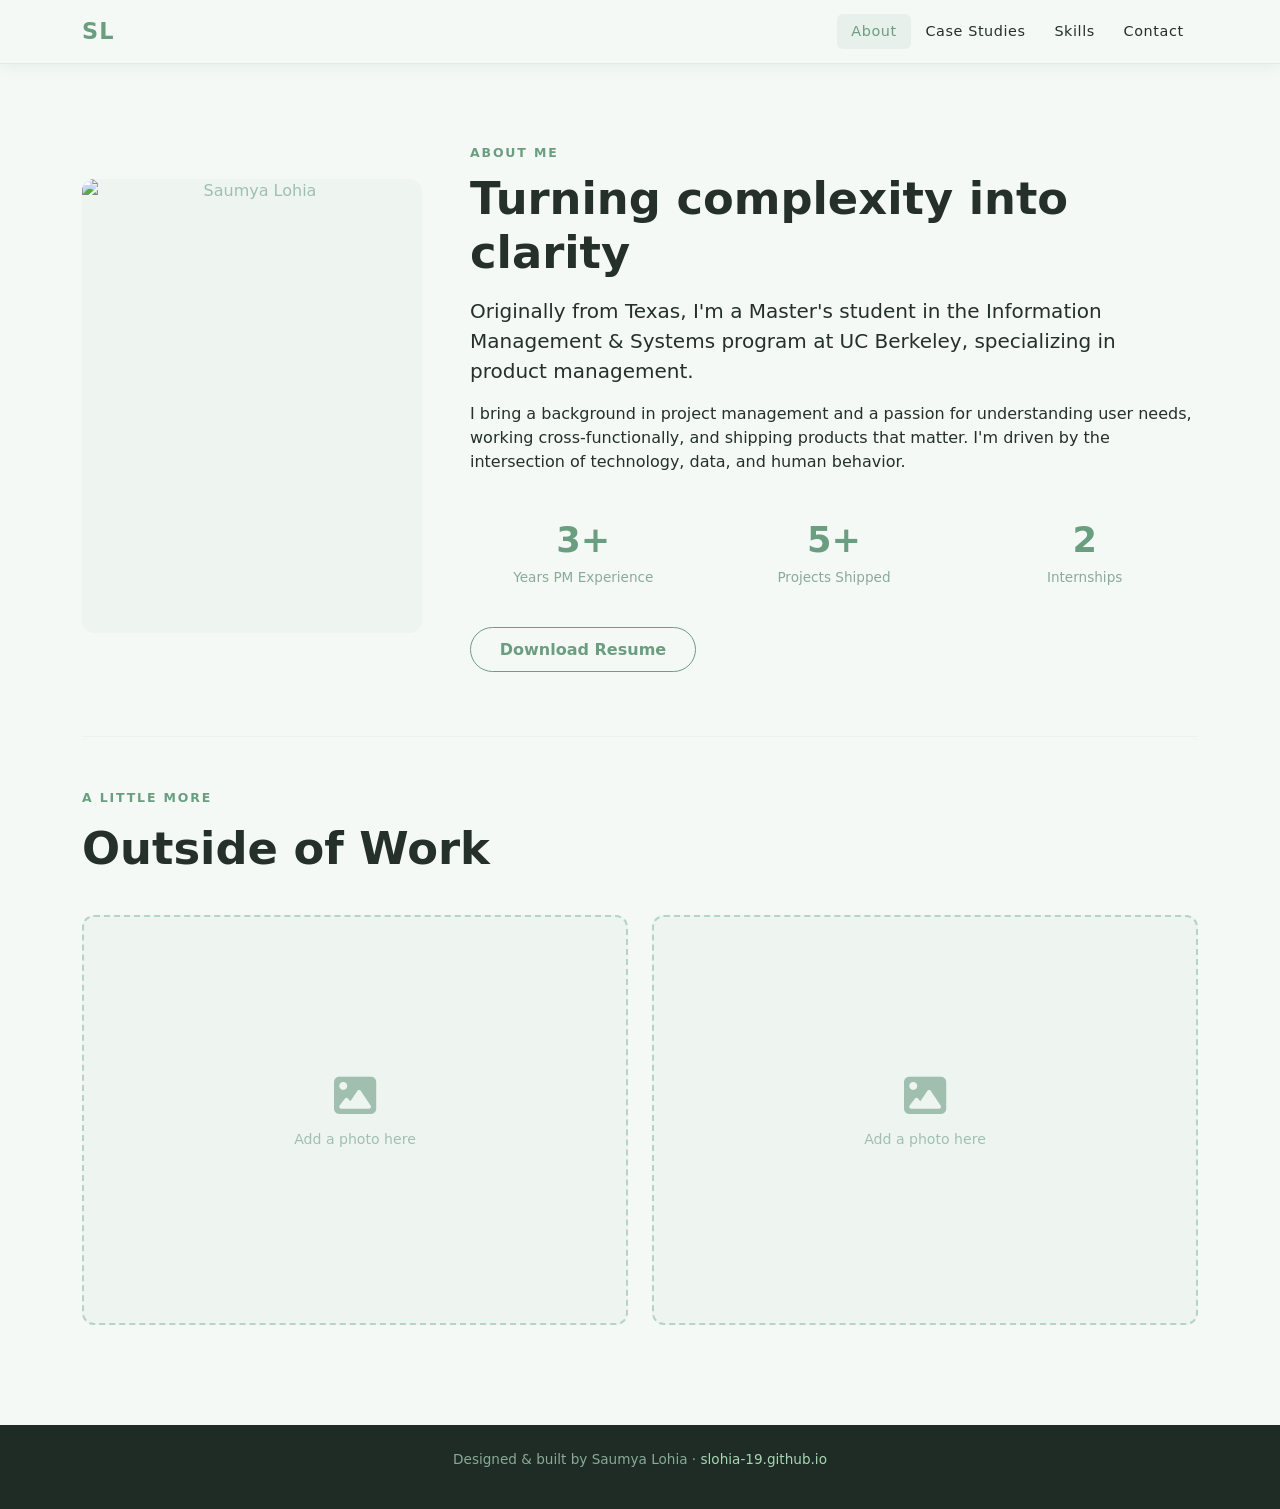
==== about.html @ edd53e6c "General updates" ====
<!DOCTYPE html>
<html lang="en">
<head>
  <meta charset="UTF-8" />
  <meta name="viewport" content="width=device-width, initial-scale=1.0" />
  <title>About — Saumya Lohia</title>
  <link rel="stylesheet" href="https://cdn.jsdelivr.net/npm/bootstrap@5.3.0/dist/css/bootstrap.min.css" />
  <link rel="stylesheet" href="https://cdnjs.cloudflare.com/ajax/libs/font-awesome/6.4.0/css/all.min.css" />
  <link rel="stylesheet" href="portfolio.css" />
</head>
<body>

  <!-- ─── Navigation ─────────────────────────────────────────── -->
  <nav class="navbar navbar-expand-lg navbar-dark fixed-top scrolled" id="mainNav">
    <div class="container">
      <a class="navbar-brand fw-bold" href="index.html">SL</a>
      <button class="navbar-toggler" type="button" data-bs-toggle="collapse" data-bs-target="#navMenu">
        <span class="navbar-toggler-icon"></span>
      </button>
      <div class="collapse navbar-collapse" id="navMenu">
        <ul class="navbar-nav ms-auto">
          <li class="nav-item"><a class="nav-link active" href="about.html">About</a></li>
          <li class="nav-item"><a class="nav-link" href="index.html#case-studies">Case Studies</a></li>
          <li class="nav-item"><a class="nav-link" href="index.html#skills">Skills</a></li>
          <li class="nav-item"><a class="nav-link" href="index.html#contact">Contact</a></li>
        </ul>
      </div>
    </div>
  </nav>

  <!-- ─── About ──────────────────────────────────────────────── -->
  <section id="about" class="section-light" style="padding-top: 140px;">
    <div class="container">
      <div class="row align-items-center g-5">
        <div class="col-lg-4 text-center">
          <img src="photo.jpg" alt="Saumya Lohia" class="avatar-placeholder" style="object-fit: cover;" />
        </div>
        <div class="col-lg-8">
          <span class="section-label">About Me</span>
          <h2 class="section-title">Turning complexity into clarity</h2>
          <p class="lead">Originally from Texas, I'm a Master's student in the Information Management &amp; Systems program at UC Berkeley, specializing in product management.</p>
          <p>I bring a background in project management and a passion for understanding user needs, working cross-functionally, and shipping products that matter. I'm driven by the intersection of technology, data, and human behavior.</p>
          <div class="about-facts row mt-4">
            <div class="col-sm-4 fact">
              <div class="fact-number">3+</div>
              <div class="fact-label">Years PM Experience</div>
            </div>
            <div class="col-sm-4 fact">
              <div class="fact-number">5+</div>
              <div class="fact-label">Projects Shipped</div>
            </div>
            <div class="col-sm-4 fact">
              <div class="fact-number">2</div>
              <div class="fact-label">Internships</div>
            </div>
          </div>
          <a href="#" class="btn btn-outline-primary mt-4">Download Resume</a>
        </div>
      </div>

      <hr class="about-divider" />

      <!-- ─── Photos ────────────────────────────────────────────── -->
      <span class="section-label">A Little More</span>
      <h2 class="section-title mt-1">Outside of Work</h2>
      <div class="row g-4 mt-2">
        <div class="col-md-6">
          <div class="photo-placeholder">
            <i class="fas fa-image fa-3x"></i>
            <p>Add a photo here</p>
          </div>
        </div>
        <div class="col-md-6">
          <div class="photo-placeholder">
            <i class="fas fa-image fa-3x"></i>
            <p>Add a photo here</p>
          </div>
        </div>
      </div>
    </div>
  </section>

  <!-- ─── Footer ─────────────────────────────────────────────── -->
  <footer>
    <p>Designed &amp; built by Saumya Lohia · <a href="https://slohia-19.github.io">slohia-19.github.io</a></p>
  </footer>

  <script src="https://cdn.jsdelivr.net/npm/bootstrap@5.3.0/dist/js/bootstrap.bundle.min.js"></script>
</body>
</html>
---- portfolio.css ----
/* ── Variables ─────────────────────────────────────────────── */
:root {
  --accent:     #6b9e80;
  --accent-dark:#568470;
  --dark:       #2c3d35;
  --dark-card:  #374f44;
  --light:      #f5f9f6;
  --light-card: #ffffff;
  --text-dark:  #e8f2ec;
  --text-light: #243029;
  --muted:      #8aaa97;
  --radius:     12px;
  --transition: 0.3s ease;
}

/* ── Reset / Base ──────────────────────────────────────────── */
*, *::before, *::after { box-sizing: border-box; margin: 0; padding: 0; }
html { scroll-behavior: smooth; }
body { font-family: 'Segoe UI', system-ui, sans-serif; color: var(--text-light); background: var(--light); }
a { color: inherit; text-decoration: none; }

/* ── Navbar ────────────────────────────────────────────────── */
#mainNav {
  background: rgba(245,249,246,0.85);
  padding: 1.2rem 0;
  backdrop-filter: blur(10px);
  border-bottom: 1px solid rgba(107,158,128,0.15);
  transition: background var(--transition), padding var(--transition), box-shadow var(--transition);
}
#mainNav.scrolled {
  background: rgba(245,249,246,0.97);
  padding: 0.6rem 0;
  box-shadow: 0 2px 16px rgba(107,158,128,0.12);
}
#mainNav .navbar-brand { font-size: 1.4rem; color: var(--accent); letter-spacing: 0.05em; }
#mainNav .nav-link {
  color: var(--text-light) !important;
  font-size: 0.9rem;
  font-weight: 500;
  letter-spacing: 0.04em;
  padding: 0.4rem 0.9rem !important;
  border-radius: 6px;
  transition: color var(--transition), background var(--transition);
}
#mainNav .nav-link:hover,
#mainNav .nav-link.active {
  color: var(--accent) !important;
  background: rgba(107,158,128,0.1);
}

/* ── Hero shared ───────────────────────────────────────────── */
.hero-eyebrow {
  font-size: 0.9rem;
  color: var(--accent);
  font-weight: 600;
  letter-spacing: 0.12em;
  text-transform: uppercase;
  margin-bottom: 0.5rem;
}
.hero-cta .btn-primary {
  background: var(--accent);
  border-color: var(--accent);
  padding: 0.75rem 2rem;
  font-weight: 600;
  border-radius: 50px;
  transition: transform var(--transition), box-shadow var(--transition);
}
.hero-cta .btn-primary:hover {
  transform: translateY(-2px);
  box-shadow: 0 8px 30px rgba(107,158,128,0.4);
}
.hero-scroll-hint {
  position: absolute;
  bottom: 2rem;
  left: 50%;
  transform: translateX(-50%);
  animation: bounce 2s infinite;
}
.hero-scroll-hint a { color: rgba(107,158,128,0.5); font-size: 1.2rem; transition: color var(--transition); }
.hero-scroll-hint a:hover { color: var(--accent); }
@keyframes bounce {
  0%, 100% { transform: translateX(-50%) translateY(0); }
  50%       { transform: translateX(-50%) translateY(8px); }
}

/* ── Hero ──────────────────────────────────────────────────── */
.hero-a {
  min-height: 100vh;
  display: flex;
  align-items: center;
  position: relative;
  background: #fff;
  overflow: hidden;
}
.hero-a-inner {
  display: flex;
  align-items: center;
  gap: 4rem;
  padding-top: 5rem;
  padding-bottom: 3rem;
}
.hero-a-text {
  flex: 1;
}
.hero-a-accent-line {
  width: 56px;
  height: 4px;
  background: var(--accent);
  border-radius: 2px;
  margin-bottom: 1.5rem;
}
.hero-a-name {
  font-size: clamp(3rem, 7vw, 6rem);
  font-weight: 800;
  color: var(--text-light);
  line-height: 1;
  margin-bottom: 1.2rem;
}
.hero-a-subtitle {
  font-size: 1.1rem;
  color: var(--accent);
  font-weight: 600;
  margin-bottom: 1rem;
}
.hero-a-desc {
  font-size: 1rem;
  color: var(--muted);
  max-width: 420px;
  line-height: 1.7;
  margin-bottom: 2rem;
}
.hero-a-photo {
  flex: 0 0 300px;
  width: 300px;
}
.hero-a-photo-placeholder {
  width: 100%;
  aspect-ratio: 3 / 4;
  border-radius: var(--radius);
  background: #eef5f1;
  border: 2px dashed #b5d4c2;
  display: flex;
  flex-direction: column;
  align-items: center;
  justify-content: center;
  color: #a0bfaf;
  gap: 0.75rem;
  font-size: 0.88rem;
}
@media (max-width: 900px) {
  .hero-a-inner { flex-direction: column-reverse; gap: 2rem; }
  .hero-a-photo { flex: 0 0 auto; width: 200px; }
}

/* ── Section Shared ────────────────────────────────────────── */
.section-light  { background: var(--light);     color: var(--text-light); padding: 100px 0; }
.section-dark   { background: var(--dark);       color: var(--text-dark);  padding: 100px 0; }
.section-contact{ background: var(--dark-card);  color: var(--text-dark);  padding: 100px 0; }

.section-label {
  display: inline-block;
  font-size: 0.78rem;
  font-weight: 700;
  letter-spacing: 0.15em;
  text-transform: uppercase;
  color: var(--accent);
  margin-bottom: 0.6rem;
}
.section-title {
  font-size: clamp(1.8rem, 4vw, 2.8rem);
  font-weight: 800;
  margin-bottom: 1rem;
  line-height: 1.2;
}
.section-desc {
  font-size: 1.05rem;
  color: var(--muted);
  max-width: 540px;
  line-height: 1.7;
}

/* ── About ─────────────────────────────────────────────────── */
.avatar-placeholder {
  width: 100%;
  aspect-ratio: 3 / 4;
  border-radius: var(--radius);
  background: #eef5f1;
  display: flex;
  flex-direction: column;
  align-items: center;
  justify-content: center;
  color: #a0bfaf;
  border: none;
}
.about-facts .fact {
  text-align: center;
  padding: 1rem;
}
.fact-number {
  font-size: 2.2rem;
  font-weight: 800;
  color: var(--accent);
}
.fact-label {
  font-size: 0.85rem;
  color: var(--muted);
  font-weight: 500;
}
.btn-outline-primary {
  border-color: var(--accent);
  color: var(--accent);
  border-radius: 50px;
  font-weight: 600;
  padding: 0.6rem 1.8rem;
  transition: background var(--transition), color var(--transition), transform var(--transition);
}
.btn-outline-primary:hover {
  background: var(--accent);
  color: #fff;
  transform: translateY(-2px);
}

/* ── Timeline ──────────────────────────────────────────────── */
.timeline { position: relative; padding-left: 2rem; margin-top: 2.5rem; }
.timeline::before {
  content: '';
  position: absolute;
  left: 0; top: 0; bottom: 0;
  width: 2px;
  background: linear-gradient(to bottom, var(--accent), transparent);
}
.timeline-item {
  position: relative;
  margin-bottom: 3rem;
  padding-left: 1.5rem;
}
.timeline-dot {
  position: absolute;
  left: -2.5rem;
  top: 0.4rem;
  width: 14px; height: 14px;
  border-radius: 50%;
  background: var(--accent);
  border: 3px solid var(--light);
  box-shadow: 0 0 0 3px rgba(77,124,95,0.25);
}
.timeline-content {
  background: #fff;
  border-radius: var(--radius);
  padding: 1.5rem 1.8rem;
  border: 1px solid #d4e6da;
  transition: border-color var(--transition), transform var(--transition);
  color: var(--text-light);
}
.timeline-content:hover {
  border-color: rgba(77,124,95,0.5);
  transform: translateX(4px);
  box-shadow: 0 8px 30px rgba(77,124,95,0.08);
}
.timeline-header { display: flex; align-items: baseline; gap: 0.75rem; flex-wrap: wrap; margin-bottom: 0.3rem; }
.timeline-header h4 { font-size: 1.1rem; font-weight: 700; color: var(--text-light); margin: 0; }
.timeline-company { color: var(--accent); font-weight: 600; font-size: 0.95rem; }
.timeline-date { font-size: 0.8rem; color: var(--muted); display: block; margin-bottom: 0.75rem; }
.timeline-content ul { padding-left: 1.2rem; color: #4a6355; line-height: 1.8; margin: 0; }
.timeline-content ul li { margin-bottom: 0.3rem; }

/* ── Case Study Cards ──────────────────────────────────────── */
.case-card {
  background: var(--dark-card);
  border-radius: var(--radius);
  padding: 2rem;
  height: 100%;
  border: 1px solid rgba(168,213,181,0.12);
  display: flex;
  flex-direction: column;
  transition: transform var(--transition), box-shadow var(--transition), border-color var(--transition);
}
.case-card:hover {
  transform: translateY(-6px);
  box-shadow: 0 20px 50px rgba(0,0,0,0.2);
  border-color: rgba(168,213,181,0.35);
}
.case-tag {
  font-size: 0.75rem;
  font-weight: 700;
  letter-spacing: 0.1em;
  text-transform: uppercase;
  color: #a8d5b5;
  margin-bottom: 0.75rem;
}
.case-card h4 { font-size: 1.15rem; font-weight: 700; color: #fff; margin-bottom: 0.75rem; }
.case-card p  { font-size: 0.92rem; color: rgba(255,255,255,0.65); line-height: 1.7; flex: 1; }
.case-metrics {
  display: flex;
  gap: 1.2rem;
  margin: 1.2rem 0 1rem;
  padding: 0.8rem 1rem;
  background: rgba(107,158,128,0.15);
  border-radius: 8px;
  font-size: 0.88rem;
  color: rgba(255,255,255,0.65);
}
.case-metrics strong { color: #a8d5b5; }
.case-link {
  font-weight: 700;
  font-size: 0.9rem;
  color: #a8d5b5;
  transition: color var(--transition);
}
.case-link:hover { color: #fff; }

/* ── Skill Cards ───────────────────────────────────────────── */
.skill-card {
  background: var(--dark-card);
  border-radius: var(--radius);
  padding: 2rem 1.5rem;
  text-align: center;
  border: 1px solid rgba(168,213,181,0.15);
  transition: border-color var(--transition), transform var(--transition);
}
.skill-card:hover {
  border-color: rgba(168,213,181,0.4);
  transform: translateY(-4px);
}
.skill-icon {
  font-size: 2rem;
  color: #a8d5b5;
  margin-bottom: 1rem;
}
.skill-card h5 { font-size: 1rem; font-weight: 700; color: #fff; margin-bottom: 0.6rem; }
.skill-card p  { font-size: 0.85rem; color: #8ab89a; line-height: 1.6; margin: 0; }

/* ── Photo placeholder ─────────────────────────────────────── */
.photo-placeholder {
  width: 100%;
  aspect-ratio: 4 / 3;
  border-radius: var(--radius);
  background: #eef5f1;
  border: 2px dashed #b5d4c2;
  display: flex;
  flex-direction: column;
  align-items: center;
  justify-content: center;
  color: #a0bfaf;
  gap: 0.75rem;
  font-size: 0.88rem;
}

/* ── About divider ─────────────────────────────────────────── */
.about-divider {
  border-color: rgba(77,124,95,0.2);
  margin: 4rem 0 3rem;
}

/* ── Education ─────────────────────────────────────────────── */
.edu-card {
  display: flex;
  gap: 1.2rem;
  align-items: flex-start;
  background: #fff;
  border-radius: var(--radius);
  padding: 1.8rem;
  border: 1px solid #d4e6da;
  height: 100%;
  transition: transform var(--transition), box-shadow var(--transition);
}
.edu-card:hover { transform: translateY(-4px); box-shadow: 0 12px 40px rgba(77,124,95,0.1); }
.edu-icon {
  width: 48px; height: 48px;
  min-width: 48px;
  border-radius: 10px;
  background: rgba(77,124,95,0.1);
  display: flex; align-items: center; justify-content: center;
  color: var(--accent);
  font-size: 1.3rem;
}
.edu-card h5    { font-size: 1rem; font-weight: 700; color: var(--text-light); margin-bottom: 0.3rem; }
.edu-school     { color: var(--accent); font-weight: 600; font-size: 0.9rem; margin-bottom: 0.2rem; }
.edu-date       { font-size: 0.8rem; color: var(--muted); margin-bottom: 0.5rem; }
.edu-detail     { font-size: 0.85rem; color: #5a7a68; line-height: 1.6; margin: 0; }

/* ── Contact (slim) ────────────────────────────────────────── */
.section-contact-slim {
  background: var(--dark);
  padding: 2.5rem 0;
}
.contact-slim-inner {
  display: flex;
  align-items: center;
  justify-content: space-between;
  flex-wrap: wrap;
  gap: 1.5rem;
}
.contact-slim-label {
  font-size: 0.75rem;
  font-weight: 700;
  letter-spacing: 0.12em;
  text-transform: uppercase;
  color: #a8d5b5;
  margin-bottom: 0.25rem;
}
.contact-slim-text {
  font-size: 1rem;
  color: var(--text-dark);
  margin: 0;
}
.contact-slim-actions {
  display: flex;
  align-items: center;
  gap: 1rem;
}
.contact-icon {
  width: 42px; height: 42px;
  border-radius: 50%;
  background: rgba(168,213,181,0.12);
  display: flex; align-items: center; justify-content: center;
  font-size: 1.1rem;
  color: #a8d5b5;
  transition: background var(--transition), color var(--transition), transform var(--transition);
}
.contact-icon:hover {
  background: var(--accent);
  color: #fff;
  transform: translateY(-2px);
}

/* ── Contact (full — kept for other pages) ─────────────────── */
.btn-primary {
  background: var(--accent);
  border-color: var(--accent);
  padding: 0.75rem 2rem;
  font-weight: 600;
  border-radius: 50px;
  transition: transform var(--transition), box-shadow var(--transition);
}
.btn-primary:hover {
  background: var(--accent-dark);
  border-color: var(--accent-dark);
  transform: translateY(-2px);
  box-shadow: 0 8px 30px rgba(77,124,95,0.4);
}
.social-links { display: flex; justify-content: center; gap: 1.5rem; }
.social-links a {
  width: 52px; height: 52px;
  border-radius: 50%;
  background: rgba(168,213,181,0.15);
  display: flex; align-items: center; justify-content: center;
  font-size: 1.3rem;
  color: #a8d5b5;
  transition: background var(--transition), transform var(--transition);
}
.social-links a:hover {
  background: var(--accent);
  color: #fff;
  transform: translateY(-3px);
}

/* ── Footer ────────────────────────────────────────────────── */
footer {
  background: #1e2c25;
  text-align: center;
  padding: 1.5rem;
  font-size: 0.85rem;
  color: var(--muted);
}
footer a { color: #a8d5b5; }

/* ── Responsive ────────────────────────────────────────────── */
@media (max-width: 768px) {
  .section-light, .section-dark, .section-contact { padding: 70px 0; }
  .timeline { padding-left: 1.5rem; }
  .timeline-dot { left: -2rem; }
}
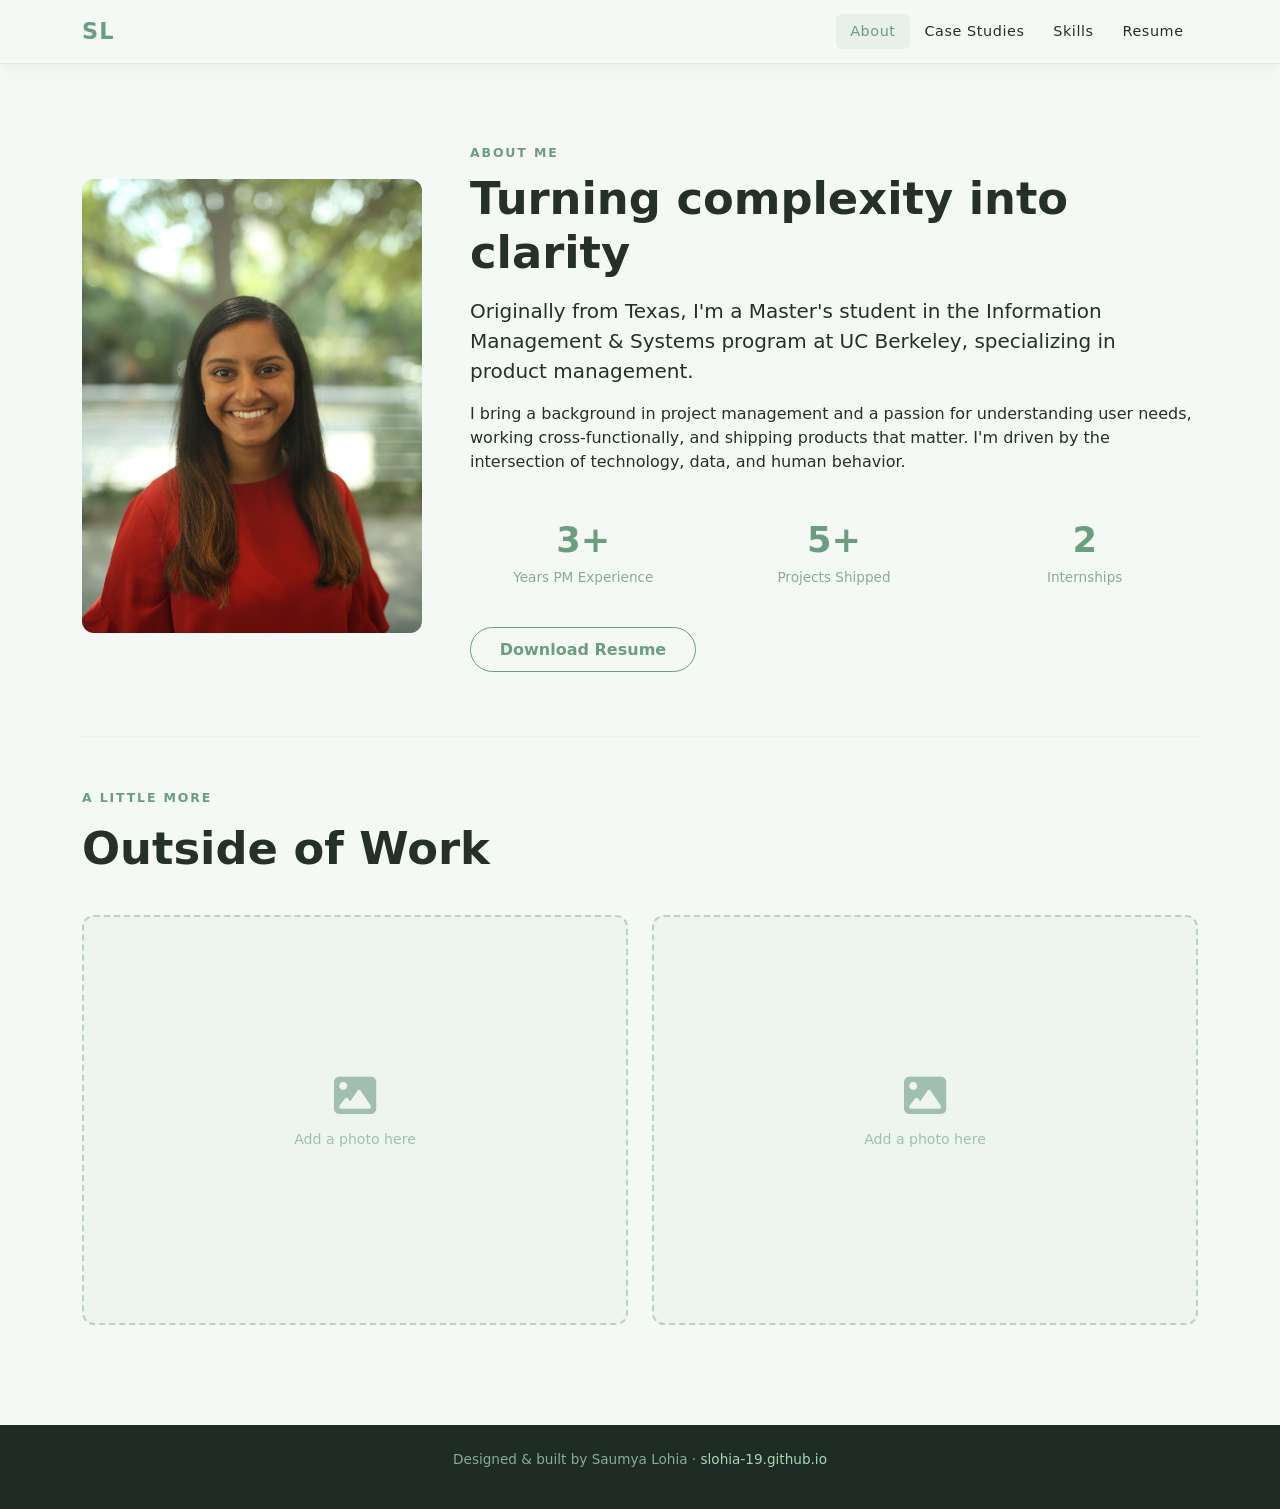
==== commit 4d155a55: "Update resume links" ====
--- a/about.html
+++ b/about.html
@@ -22,7 +22,7 @@
           <li class="nav-item"><a class="nav-link active" href="about.html">About</a></li>
           <li class="nav-item"><a class="nav-link" href="index.html#case-studies">Case Studies</a></li>
           <li class="nav-item"><a class="nav-link" href="index.html#skills">Skills</a></li>
-          <li class="nav-item"><a class="nav-link" href="index.html#contact">Contact</a></li>
+          <li class="nav-item"><a class="nav-link" href="https://drive.google.com/file/d/1GzHEar2Y93HeWIgP-y9a-6OvQQUbMp_D/view?usp=drive_link" target="_blank" rel="noopener">Resume</a></li>
         </ul>
       </div>
     </div>
@@ -54,7 +54,7 @@
               <div class="fact-label">Internships</div>
             </div>
           </div>
-          <a href="#" class="btn btn-outline-primary mt-4">Download Resume</a>
+          <a href="https://drive.google.com/file/d/1GzHEar2Y93HeWIgP-y9a-6OvQQUbMp_D/view?usp=drive_link" target="_blank" rel="noopener" class="btn btn-outline-primary mt-4">Download Resume</a>
         </div>
       </div>
 
--- a/portfolio.css
+++ b/portfolio.css
@@ -409,6 +409,20 @@
   align-items: center;
   gap: 1rem;
 }
+.btn-outline-accent {
+  border: 2px solid #a8d5b5;
+  color: #a8d5b5;
+  border-radius: 50px;
+  font-weight: 600;
+  padding: 0.6rem 1.5rem;
+  font-size: 0.95rem;
+  transition: background var(--transition), color var(--transition), transform var(--transition);
+}
+.btn-outline-accent:hover {
+  background: #a8d5b5;
+  color: var(--dark);
+  transform: translateY(-2px);
+}
 .contact-icon {
   width: 42px; height: 42px;
   border-radius: 50%;
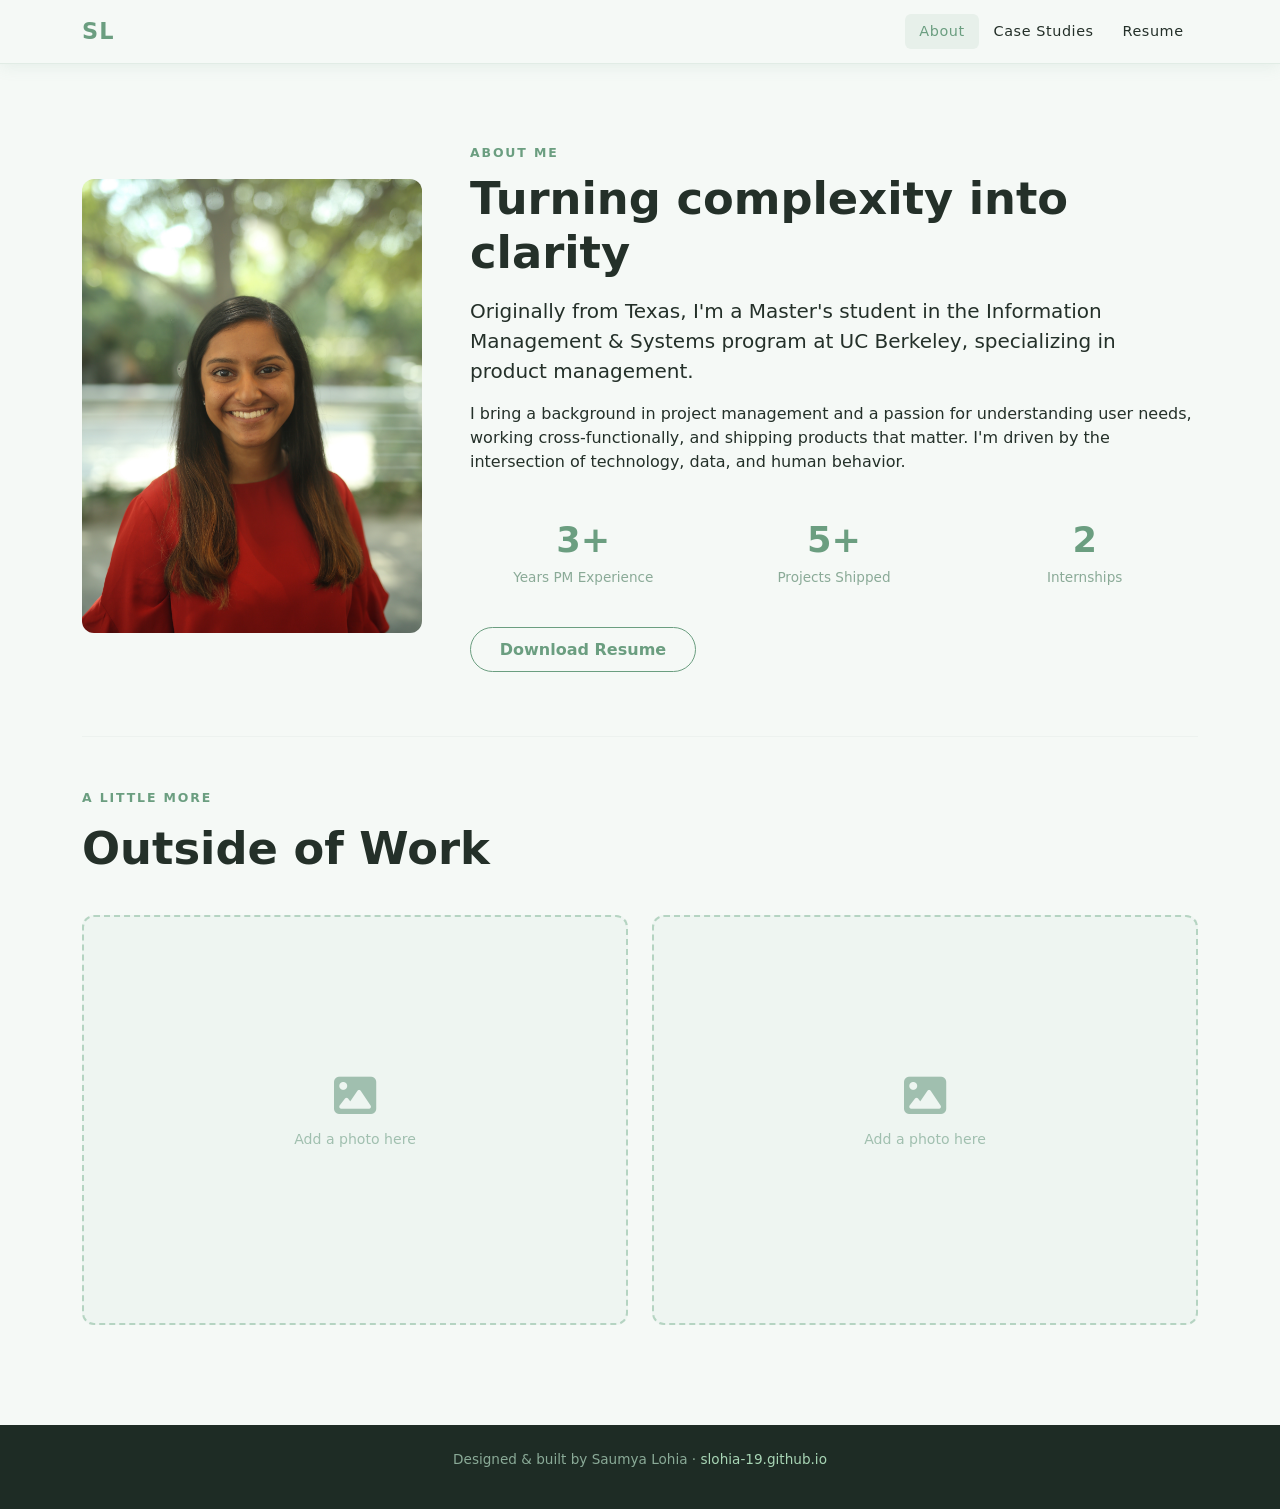
==== commit 615fa33a: "Update nav to remove skills link" ====
--- a/about.html
+++ b/about.html
@@ -21,7 +21,6 @@
         <ul class="navbar-nav ms-auto">
           <li class="nav-item"><a class="nav-link active" href="about.html">About</a></li>
           <li class="nav-item"><a class="nav-link" href="index.html#case-studies">Case Studies</a></li>
-          <li class="nav-item"><a class="nav-link" href="index.html#skills">Skills</a></li>
           <li class="nav-item"><a class="nav-link" href="https://drive.google.com/file/d/1GzHEar2Y93HeWIgP-y9a-6OvQQUbMp_D/view?usp=drive_link" target="_blank" rel="noopener">Resume</a></li>
         </ul>
       </div>
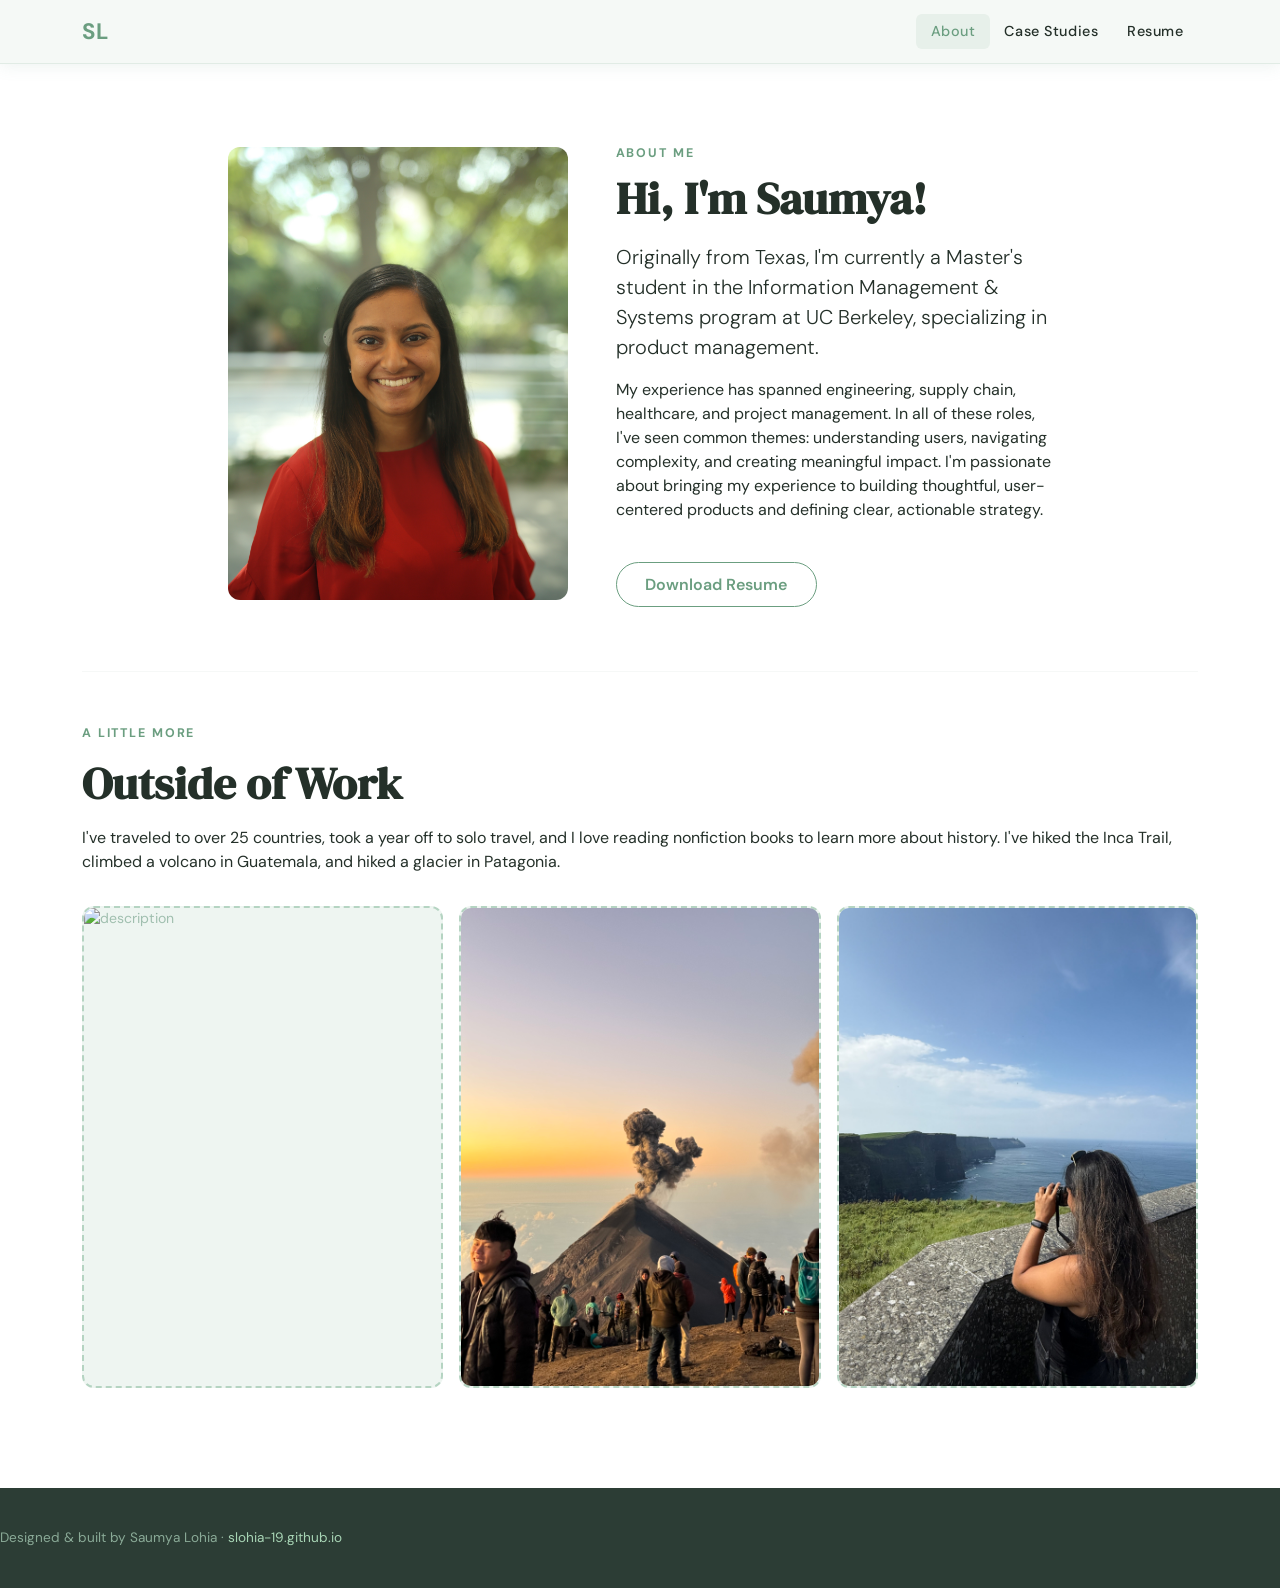
==== commit c4f872a7: "Update all pages" ====
--- a/about.html
+++ b/about.html
@@ -28,31 +28,17 @@
   </nav>
 
   <!-- ─── About ──────────────────────────────────────────────── -->
-  <section id="about" class="section-light" style="padding-top: 140px;">
+  <section id="about" class="section-light" style="padding-top: 140px; background: #fff;">
     <div class="container">
-      <div class="row align-items-center g-5">
+      <div class="row align-items-center g-5 justify-content-center">
         <div class="col-lg-4 text-center">
           <img src="photo.jpg" alt="Saumya Lohia" class="avatar-placeholder" style="object-fit: cover;" />
         </div>
-        <div class="col-lg-8">
+        <div class="col-lg-5">
           <span class="section-label">About Me</span>
-          <h2 class="section-title">Turning complexity into clarity</h2>
-          <p class="lead">Originally from Texas, I'm a Master's student in the Information Management &amp; Systems program at UC Berkeley, specializing in product management.</p>
-          <p>I bring a background in project management and a passion for understanding user needs, working cross-functionally, and shipping products that matter. I'm driven by the intersection of technology, data, and human behavior.</p>
-          <div class="about-facts row mt-4">
-            <div class="col-sm-4 fact">
-              <div class="fact-number">3+</div>
-              <div class="fact-label">Years PM Experience</div>
-            </div>
-            <div class="col-sm-4 fact">
-              <div class="fact-number">5+</div>
-              <div class="fact-label">Projects Shipped</div>
-            </div>
-            <div class="col-sm-4 fact">
-              <div class="fact-number">2</div>
-              <div class="fact-label">Internships</div>
-            </div>
-          </div>
+          <h2 class="section-title">Hi, I'm Saumya!</h2>
+          <p class="lead">Originally from Texas, I'm currently a Master's student in the Information Management &amp; Systems program at UC Berkeley, specializing in product management.</p>
+          <p>My experience has spanned engineering, supply chain, healthcare, and project management. In all of these roles, I've seen common themes: understanding users, navigating complexity, and creating meaningful impact. I'm passionate about bringing my experience to building thoughtful, user-centered products and defining clear, actionable strategy.</p>
           <a href="https://drive.google.com/file/d/1GzHEar2Y93HeWIgP-y9a-6OvQQUbMp_D/view?usp=drive_link" target="_blank" rel="noopener" class="btn btn-outline-primary mt-4">Download Resume</a>
         </div>
       </div>
@@ -62,18 +48,16 @@
       <!-- ─── Photos ────────────────────────────────────────────── -->
       <span class="section-label">A Little More</span>
       <h2 class="section-title mt-1">Outside of Work</h2>
-      <div class="row g-4 mt-2">
-        <div class="col-md-6">
-          <div class="photo-placeholder">
-            <i class="fas fa-image fa-3x"></i>
-            <p>Add a photo here</p>
-          </div>
+      <p>I've traveled to over 25 countries, took a year off to solo travel, and I love reading nonfiction books to learn more about history. I've hiked the Inca Trail, climbed a volcano in Guatemala, and hiked a glacier in Patagonia.</p>
+      <div class="row g-3 mt-2">
+        <div class="col-md-4 fade-up" style="transition-delay: 0s;">
+          <img src="argentina.jpeg" alt="description" class="photo-placeholder photo-placeholder-sm" style="object-fit: cover;" />
         </div>
-        <div class="col-md-6">
-          <div class="photo-placeholder">
-            <i class="fas fa-image fa-3x"></i>
-            <p>Add a photo here</p>
-          </div>
+        <div class="col-md-4 fade-up" style="transition-delay: 0.15s;">
+          <img src="guatemala.jpeg" alt="description" class="photo-placeholder photo-placeholder-sm" style="object-fit: cover;" />
+        </div>
+        <div class="col-md-4 fade-up" style="transition-delay: 0.3s;">
+          <img src="ireland.JPG" alt="description" class="photo-placeholder photo-placeholder-sm" style="object-fit: cover;" />
         </div>
       </div>
     </div>
@@ -85,5 +69,17 @@
   </footer>
 
   <script src="https://cdn.jsdelivr.net/npm/bootstrap@5.3.0/dist/js/bootstrap.bundle.min.js"></script>
+  <script>
+    const observer = new IntersectionObserver((entries) => {
+      entries.forEach(e => {
+        if (e.isIntersecting) {
+          e.target.classList.add('visible');
+          observer.unobserve(e.target);
+        }
+      });
+    }, { threshold: 0.15 });
+
+    document.querySelectorAll('.fade-up').forEach(el => observer.observe(el));
+  </script>
 </body>
 </html>
--- a/portfolio.css
+++ b/portfolio.css
@@ -1,3 +1,5 @@
+@import url('https://fonts.googleapis.com/css2?family=DM+Serif+Display:ital@0;1&family=DM+Sans:ital,opsz,wght@0,9..40,300;0,9..40,400;0,9..40,500;0,9..40,600;1,9..40,400&display=swap');
+
 /* ── Variables ─────────────────────────────────────────────── */
 :root {
   --accent:     #6b9e80;
@@ -16,7 +18,8 @@
 /* ── Reset / Base ──────────────────────────────────────────── */
 *, *::before, *::after { box-sizing: border-box; margin: 0; padding: 0; }
 html { scroll-behavior: smooth; }
-body { font-family: 'Segoe UI', system-ui, sans-serif; color: var(--text-light); background: var(--light); }
+body { font-family: 'DM Sans', sans-serif; color: var(--text-light); background: var(--light); }
+h1, h2, h3, h4, h5, h6 { font-family: 'DM Serif Display', serif; font-weight: 400; }
 a { color: inherit; text-decoration: none; }
 
 /* ── Navbar ────────────────────────────────────────────────── */
@@ -98,6 +101,9 @@
   gap: 4rem;
   padding-top: 5rem;
   padding-bottom: 3rem;
+  justify-content: center;
+  max-width: 960px;
+  margin: 0 auto;
 }
 .hero-a-text {
   flex: 1;
@@ -130,8 +136,8 @@
   margin-bottom: 2rem;
 }
 .hero-a-photo {
-  flex: 0 0 300px;
-  width: 300px;
+  flex: 0 0 360px;
+  width: 360px;
 }
 .hero-a-photo-placeholder {
   width: 100%;
@@ -154,6 +160,10 @@
 
 /* ── Section Shared ────────────────────────────────────────── */
 .section-light  { background: var(--light);     color: var(--text-light); padding: 100px 0; }
+.section-mid    { background: #f5f9f6; color: var(--text-light); padding: 100px 0; border-top: 4px solid #6b9e80; }
+.section-mid .section-label { color: #6b9e80; }
+.section-mid .section-title { color: var(--text-light); }
+.section-mid .section-desc  { color: #5a7a68; }
 .section-dark   { background: var(--dark);       color: var(--text-dark);  padding: 100px 0; }
 .section-contact{ background: var(--dark-card);  color: var(--text-dark);  padding: 100px 0; }
 
@@ -266,7 +276,7 @@
 
 /* ── Case Study Cards ──────────────────────────────────────── */
 .case-card {
-  background: var(--dark-card);
+  background: #5a8a6e;
   border-radius: var(--radius);
   padding: 2rem;
   height: 100%;
@@ -285,29 +295,76 @@
   font-weight: 700;
   letter-spacing: 0.1em;
   text-transform: uppercase;
-  color: #a8d5b5;
+  color: #6b9e80;
   margin-bottom: 0.75rem;
 }
-.case-card h4 { font-size: 1.15rem; font-weight: 700; color: #fff; margin-bottom: 0.75rem; }
-.case-card p  { font-size: 0.92rem; color: rgba(255,255,255,0.65); line-height: 1.7; flex: 1; }
+.case-card h4 { font-size: 1.15rem; font-weight: 700; color: var(--text-light); margin-bottom: 0.75rem; }
+.case-card p  { font-size: 0.92rem; color: #5a7a68; line-height: 1.7; flex: 1; }
 .case-metrics {
   display: flex;
   gap: 1.2rem;
   margin: 1.2rem 0 1rem;
   padding: 0.8rem 1rem;
-  background: rgba(107,158,128,0.15);
+  background: #eaf4ee;
   border-radius: 8px;
   font-size: 0.88rem;
-  color: rgba(255,255,255,0.65);
-}
-.case-metrics strong { color: #a8d5b5; }
+  color: #5a7a68;
+}
+.case-metrics strong { color: #568470; }
 .case-link {
   font-weight: 700;
   font-size: 0.9rem;
-  color: #a8d5b5;
+  color: #6b9e80;
   transition: color var(--transition);
 }
-.case-link:hover { color: #fff; }
+.case-link:hover { color: #568470; }
+
+/* ── Case Studies stacked layout ──────────────────────────── */
+.cs-stack { display: flex; flex-direction: column; gap: 2rem; align-items: center; }
+.cs-stack-item {
+  display: grid;
+  grid-template-columns: 280px 1fr;
+  gap: 2rem;
+  align-items: center;
+  background: #fff;
+  border-radius: var(--radius);
+  padding: 1.5rem;
+  border: 1px solid #ddeee5;
+  width: 100%;
+  max-width: 780px;
+  box-shadow: 0 4px 16px rgba(0,0,0,0.07);
+  transition: transform 0.2s ease, box-shadow 0.2s ease;
+}
+.cs-stack-item:hover {
+  transform: translateY(-6px);
+  box-shadow: 0 12px 32px rgba(0,0,0,0.13);
+}
+.cs-stack-item-reverse { direction: rtl; }
+.cs-stack-item-reverse > * { direction: ltr; }
+.cs-stack-photo-placeholder {
+  width: 100%;
+  aspect-ratio: 4 / 3;
+  border-radius: 8px;
+  background: #eaf4ee;
+  border: 2px dashed #a8ccb5;
+  display: flex;
+  flex-direction: column;
+  align-items: center;
+  justify-content: center;
+  color: #8aaa97;
+  gap: 0.5rem;
+  font-size: 0.85rem;
+}
+.cs-stack-title {
+  font-size: 1.6rem;
+  color: var(--text-light);
+  margin-bottom: 0.75rem;
+}
+.cs-stack-text p { color: #5a7a68; line-height: 1.7; margin-bottom: 0; }
+@media (max-width: 768px) {
+  .cs-stack-item { grid-template-columns: 1fr; direction: ltr; }
+  .cs-stack-item-reverse { direction: ltr; }
+}
 
 /* ── Skill Cards ───────────────────────────────────────────── */
 .skill-card {
@@ -344,6 +401,21 @@
   color: #a0bfaf;
   gap: 0.75rem;
   font-size: 0.88rem;
+}
+
+.photo-placeholder-sm {
+  aspect-ratio: 3 / 4;
+}
+
+/* ── Scroll fade-up animation ──────────────────────────────── */
+.fade-up {
+  opacity: 0;
+  transform: translateY(28px);
+  transition: opacity 0.6s ease, transform 0.6s ease;
+}
+.fade-up.visible {
+  opacity: 1;
+  transform: translateY(0);
 }
 
 /* ── About divider ─────────────────────────────────────────── */
@@ -471,13 +543,20 @@
 
 /* ── Footer ────────────────────────────────────────────────── */
 footer {
-  background: #1e2c25;
-  text-align: center;
-  padding: 1.5rem;
+  background: var(--dark);
+  padding: 2.5rem 0 1.5rem;
   font-size: 0.85rem;
   color: var(--muted);
 }
 footer a { color: #a8d5b5; }
+.footer-credit {
+  text-align: center;
+  margin: 1.5rem 0 0;
+  padding-top: 1.25rem;
+  border-top: 1px solid rgba(255,255,255,0.08);
+  font-size: 0.82rem;
+  color: var(--muted);
+}
 
 /* ── Responsive ────────────────────────────────────────────── */
 @media (max-width: 768px) {
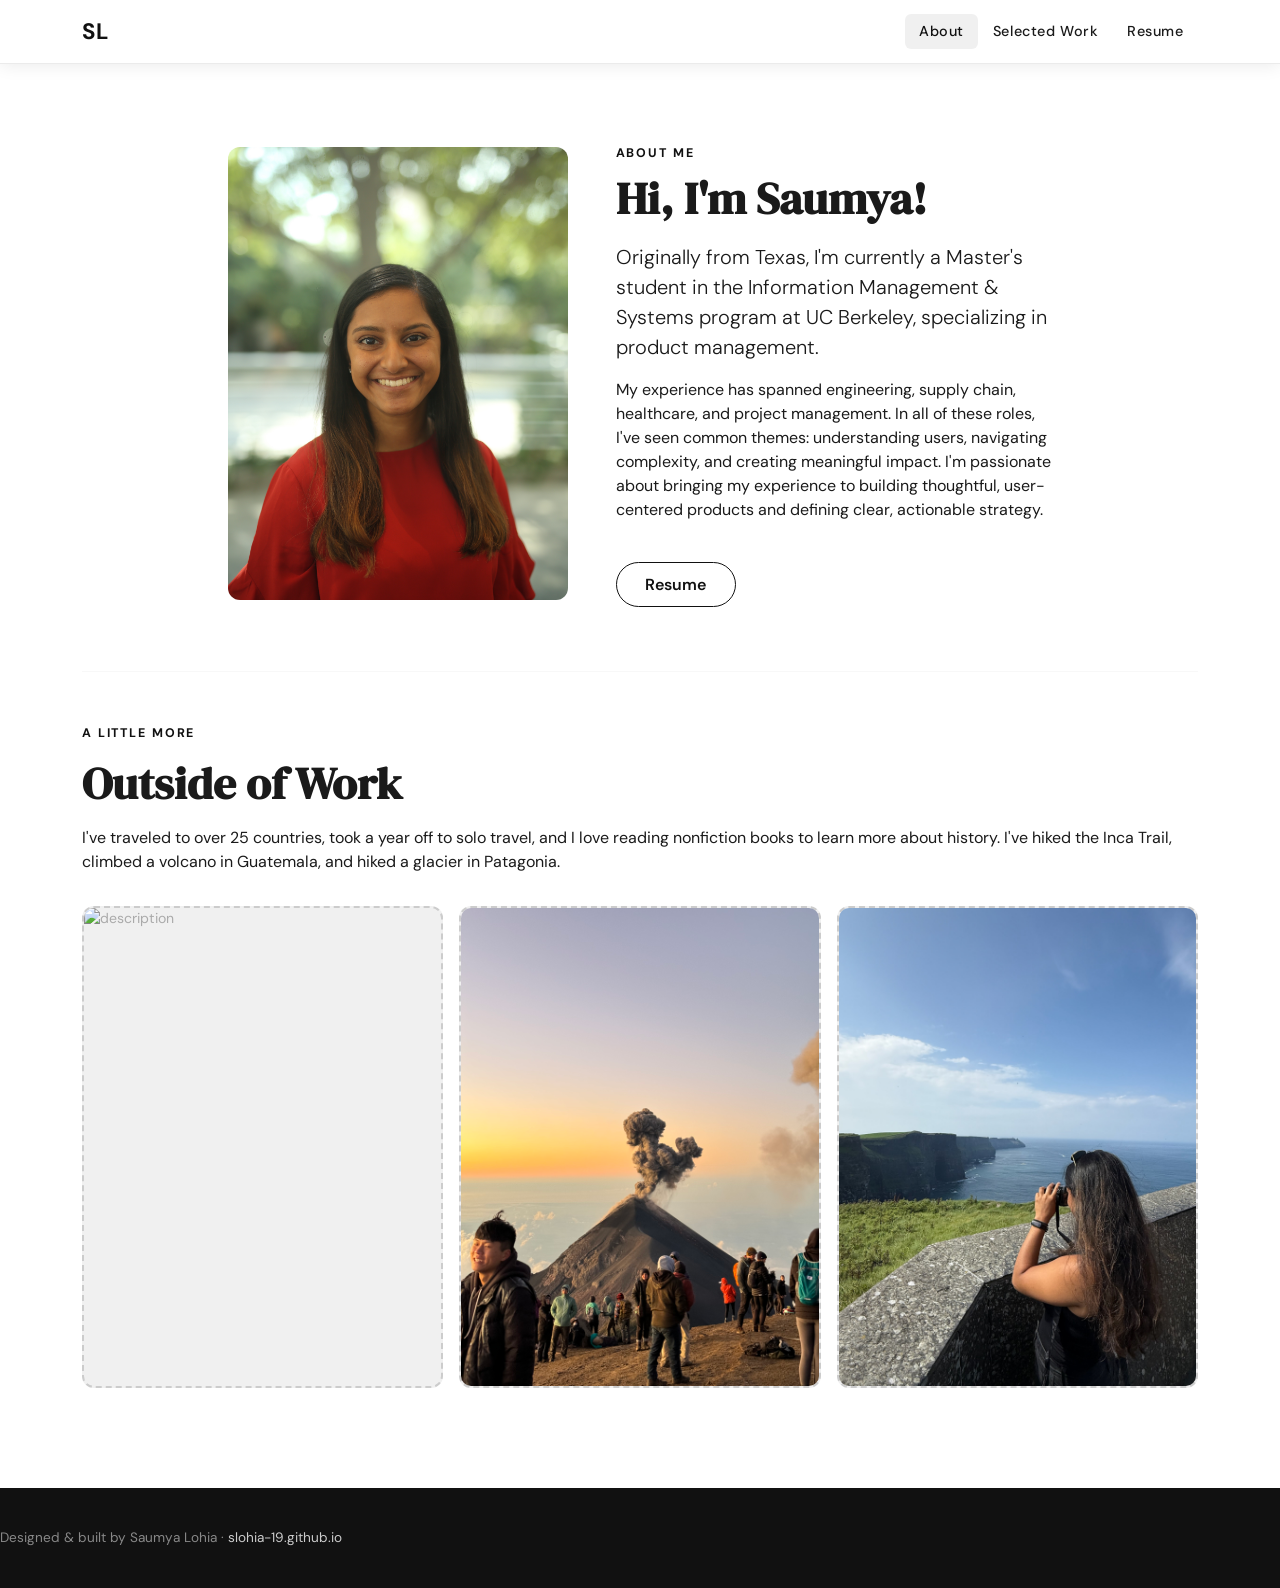
==== commit 15c77ff5: "Update portfolio: content edits, layout fixes, and new images" ====
--- a/about.html
+++ b/about.html
@@ -20,7 +20,7 @@
       <div class="collapse navbar-collapse" id="navMenu">
         <ul class="navbar-nav ms-auto">
           <li class="nav-item"><a class="nav-link active" href="about.html">About</a></li>
-          <li class="nav-item"><a class="nav-link" href="index.html#case-studies">Case Studies</a></li>
+          <li class="nav-item"><a class="nav-link" href="index.html#case-studies">Selected Work</a></li>
           <li class="nav-item"><a class="nav-link" href="https://drive.google.com/file/d/1GzHEar2Y93HeWIgP-y9a-6OvQQUbMp_D/view?usp=drive_link" target="_blank" rel="noopener">Resume</a></li>
         </ul>
       </div>
@@ -39,7 +39,7 @@
           <h2 class="section-title">Hi, I'm Saumya!</h2>
           <p class="lead">Originally from Texas, I'm currently a Master's student in the Information Management &amp; Systems program at UC Berkeley, specializing in product management.</p>
           <p>My experience has spanned engineering, supply chain, healthcare, and project management. In all of these roles, I've seen common themes: understanding users, navigating complexity, and creating meaningful impact. I'm passionate about bringing my experience to building thoughtful, user-centered products and defining clear, actionable strategy.</p>
-          <a href="https://drive.google.com/file/d/1GzHEar2Y93HeWIgP-y9a-6OvQQUbMp_D/view?usp=drive_link" target="_blank" rel="noopener" class="btn btn-outline-primary mt-4">Download Resume</a>
+          <a href="https://drive.google.com/file/d/1GzHEar2Y93HeWIgP-y9a-6OvQQUbMp_D/view?usp=drive_link" target="_blank" rel="noopener" class="btn btn-outline-primary mt-4">Resume</a>
         </div>
       </div>
 
--- a/portfolio.css
+++ b/portfolio.css
@@ -2,15 +2,15 @@
 
 /* ── Variables ─────────────────────────────────────────────── */
 :root {
-  --accent:     #6b9e80;
-  --accent-dark:#568470;
-  --dark:       #2c3d35;
-  --dark-card:  #374f44;
-  --light:      #f5f9f6;
+  --accent:     #111111;
+  --accent-dark:#000000;
+  --dark:       #111111;
+  --dark-card:  #1f1f1f;
+  --light:      #f5f5f5;
   --light-card: #ffffff;
-  --text-dark:  #e8f2ec;
-  --text-light: #243029;
-  --muted:      #8aaa97;
+  --text-dark:  #eeeeee;
+  --text-light: #1a1a1a;
+  --muted:      #888888;
   --radius:     12px;
   --transition: 0.3s ease;
 }
@@ -24,16 +24,16 @@
 
 /* ── Navbar ────────────────────────────────────────────────── */
 #mainNav {
-  background: rgba(245,249,246,0.85);
+  background: rgba(255,255,255,0.9);
   padding: 1.2rem 0;
   backdrop-filter: blur(10px);
-  border-bottom: 1px solid rgba(107,158,128,0.15);
+  border-bottom: 1px solid rgba(0,0,0,0.08);
   transition: background var(--transition), padding var(--transition), box-shadow var(--transition);
 }
 #mainNav.scrolled {
-  background: rgba(245,249,246,0.97);
+  background: rgba(255,255,255,0.97);
   padding: 0.6rem 0;
-  box-shadow: 0 2px 16px rgba(107,158,128,0.12);
+  box-shadow: 0 2px 16px rgba(0,0,0,0.08);
 }
 #mainNav .navbar-brand { font-size: 1.4rem; color: var(--accent); letter-spacing: 0.05em; }
 #mainNav .nav-link {
@@ -48,7 +48,7 @@
 #mainNav .nav-link:hover,
 #mainNav .nav-link.active {
   color: var(--accent) !important;
-  background: rgba(107,158,128,0.1);
+  background: rgba(0,0,0,0.06);
 }
 
 /* ── Hero shared ───────────────────────────────────────────── */
@@ -60,17 +60,26 @@
   text-transform: uppercase;
   margin-bottom: 0.5rem;
 }
+.hero-cta {
+  display: flex;
+  flex-wrap: wrap;
+  gap: 0.75rem;
+  align-items: center;
+}
 .hero-cta .btn-primary {
   background: var(--accent);
   border-color: var(--accent);
-  padding: 0.75rem 2rem;
+  padding: 0.7rem 1.75rem;
   font-weight: 600;
   border-radius: 50px;
   transition: transform var(--transition), box-shadow var(--transition);
 }
 .hero-cta .btn-primary:hover {
   transform: translateY(-2px);
-  box-shadow: 0 8px 30px rgba(107,158,128,0.4);
+  box-shadow: 0 8px 30px rgba(0,0,0,0.25);
+}
+.hero-cta .btn-outline-primary {
+  padding: 0.7rem 1.75rem;
 }
 .hero-scroll-hint {
   position: absolute;
@@ -79,7 +88,7 @@
   transform: translateX(-50%);
   animation: bounce 2s infinite;
 }
-.hero-scroll-hint a { color: rgba(107,158,128,0.5); font-size: 1.2rem; transition: color var(--transition); }
+.hero-scroll-hint a { color: rgba(0,0,0,0.3); font-size: 1.2rem; transition: color var(--transition); }
 .hero-scroll-hint a:hover { color: var(--accent); }
 @keyframes bounce {
   0%, 100% { transform: translateX(-50%) translateY(0); }
@@ -143,13 +152,13 @@
   width: 100%;
   aspect-ratio: 3 / 4;
   border-radius: var(--radius);
-  background: #eef5f1;
-  border: 2px dashed #b5d4c2;
+  background: #f0f0f0;
+  border: 2px dashed #cccccc;
   display: flex;
   flex-direction: column;
   align-items: center;
   justify-content: center;
-  color: #a0bfaf;
+  color: #aaaaaa;
   gap: 0.75rem;
   font-size: 0.88rem;
 }
@@ -160,10 +169,10 @@
 
 /* ── Section Shared ────────────────────────────────────────── */
 .section-light  { background: var(--light);     color: var(--text-light); padding: 100px 0; }
-.section-mid    { background: #f5f9f6; color: var(--text-light); padding: 100px 0; border-top: 4px solid #6b9e80; }
-.section-mid .section-label { color: #6b9e80; }
+.section-mid    { background: #f5f5f5; color: var(--text-light); padding: 100px 0; border-top: 4px solid #111111; }
+.section-mid .section-label { color: #111111; }
 .section-mid .section-title { color: var(--text-light); }
-.section-mid .section-desc  { color: #5a7a68; }
+.section-mid .section-desc  { color: #555555; }
 .section-dark   { background: var(--dark);       color: var(--text-dark);  padding: 100px 0; }
 .section-contact{ background: var(--dark-card);  color: var(--text-dark);  padding: 100px 0; }
 
@@ -194,12 +203,12 @@
   width: 100%;
   aspect-ratio: 3 / 4;
   border-radius: var(--radius);
-  background: #eef5f1;
+  background: #f0f0f0;
   display: flex;
   flex-direction: column;
   align-items: center;
   justify-content: center;
-  color: #a0bfaf;
+  color: #aaaaaa;
   border: none;
 }
 .about-facts .fact {
@@ -230,57 +239,14 @@
   transform: translateY(-2px);
 }
 
-/* ── Timeline ──────────────────────────────────────────────── */
-.timeline { position: relative; padding-left: 2rem; margin-top: 2.5rem; }
-.timeline::before {
-  content: '';
-  position: absolute;
-  left: 0; top: 0; bottom: 0;
-  width: 2px;
-  background: linear-gradient(to bottom, var(--accent), transparent);
-}
-.timeline-item {
-  position: relative;
-  margin-bottom: 3rem;
-  padding-left: 1.5rem;
-}
-.timeline-dot {
-  position: absolute;
-  left: -2.5rem;
-  top: 0.4rem;
-  width: 14px; height: 14px;
-  border-radius: 50%;
-  background: var(--accent);
-  border: 3px solid var(--light);
-  box-shadow: 0 0 0 3px rgba(77,124,95,0.25);
-}
-.timeline-content {
-  background: #fff;
-  border-radius: var(--radius);
-  padding: 1.5rem 1.8rem;
-  border: 1px solid #d4e6da;
-  transition: border-color var(--transition), transform var(--transition);
-  color: var(--text-light);
-}
-.timeline-content:hover {
-  border-color: rgba(77,124,95,0.5);
-  transform: translateX(4px);
-  box-shadow: 0 8px 30px rgba(77,124,95,0.08);
-}
-.timeline-header { display: flex; align-items: baseline; gap: 0.75rem; flex-wrap: wrap; margin-bottom: 0.3rem; }
-.timeline-header h4 { font-size: 1.1rem; font-weight: 700; color: var(--text-light); margin: 0; }
-.timeline-company { color: var(--accent); font-weight: 600; font-size: 0.95rem; }
-.timeline-date { font-size: 0.8rem; color: var(--muted); display: block; margin-bottom: 0.75rem; }
-.timeline-content ul { padding-left: 1.2rem; color: #4a6355; line-height: 1.8; margin: 0; }
-.timeline-content ul li { margin-bottom: 0.3rem; }
 
 /* ── Case Study Cards ──────────────────────────────────────── */
 .case-card {
-  background: #5a8a6e;
+  background: #1a1a1a;
   border-radius: var(--radius);
   padding: 2rem;
   height: 100%;
-  border: 1px solid rgba(168,213,181,0.12);
+  border: 1px solid rgba(255,255,255,0.1);
   display: flex;
   flex-direction: column;
   transition: transform var(--transition), box-shadow var(--transition), border-color var(--transition);
@@ -288,36 +254,40 @@
 .case-card:hover {
   transform: translateY(-6px);
   box-shadow: 0 20px 50px rgba(0,0,0,0.2);
-  border-color: rgba(168,213,181,0.35);
+  border-color: rgba(255,255,255,0.25);
 }
 .case-tag {
-  font-size: 0.75rem;
+  display: inline-block;
+  font-size: 0.72rem;
   font-weight: 700;
   letter-spacing: 0.1em;
   text-transform: uppercase;
-  color: #6b9e80;
+  color: #fff;
+  background: #505560;
+  padding: 0.22rem 0.7rem;
+  border-radius: 50px;
   margin-bottom: 0.75rem;
 }
 .case-card h4 { font-size: 1.15rem; font-weight: 700; color: var(--text-light); margin-bottom: 0.75rem; }
-.case-card p  { font-size: 0.92rem; color: #5a7a68; line-height: 1.7; flex: 1; }
+.case-card p  { font-size: 0.92rem; color: #555555; line-height: 1.7; flex: 1; }
 .case-metrics {
   display: flex;
   gap: 1.2rem;
   margin: 1.2rem 0 1rem;
   padding: 0.8rem 1rem;
-  background: #eaf4ee;
+  background: rgba(122,171,138,0.12);
   border-radius: 8px;
   font-size: 0.88rem;
-  color: #5a7a68;
-}
-.case-metrics strong { color: #568470; }
+  color: #555555;
+}
+.case-metrics strong { color: #3a7a50; }
 .case-link {
   font-weight: 700;
   font-size: 0.9rem;
-  color: #6b9e80;
+  color: #505560;
   transition: color var(--transition);
 }
-.case-link:hover { color: #568470; }
+.case-link:hover { color: #303540; }
 
 /* ── Case Studies stacked layout ──────────────────────────── */
 .cs-stack { display: flex; flex-direction: column; gap: 2rem; align-items: center; }
@@ -329,15 +299,15 @@
   background: #fff;
   border-radius: var(--radius);
   padding: 1.5rem;
-  border: 1px solid #ddeee5;
+  border: 1px solid #e5e5e5;
   width: 100%;
   max-width: 780px;
-  box-shadow: 0 4px 16px rgba(0,0,0,0.07);
+  box-shadow: 0 4px 16px rgba(0,0,0,0.06);
   transition: transform 0.2s ease, box-shadow 0.2s ease;
 }
 .cs-stack-item:hover {
   transform: translateY(-6px);
-  box-shadow: 0 12px 32px rgba(0,0,0,0.13);
+  box-shadow: 0 12px 32px rgba(0,0,0,0.12);
 }
 .cs-stack-item-reverse { direction: rtl; }
 .cs-stack-item-reverse > * { direction: ltr; }
@@ -345,22 +315,28 @@
   width: 100%;
   aspect-ratio: 4 / 3;
   border-radius: 8px;
-  background: #eaf4ee;
-  border: 2px dashed #a8ccb5;
+  background: #f0f0f0;
+  border: 2px dashed #cccccc;
   display: flex;
   flex-direction: column;
   align-items: center;
   justify-content: center;
-  color: #8aaa97;
+  color: #aaaaaa;
   gap: 0.5rem;
   font-size: 0.85rem;
+}
+img.cs-stack-photo-placeholder {
+  display: block;
+  object-fit: contain;
+  background: #fff;
+  border: 2px solid #111111;
 }
 .cs-stack-title {
   font-size: 1.6rem;
   color: var(--text-light);
   margin-bottom: 0.75rem;
 }
-.cs-stack-text p { color: #5a7a68; line-height: 1.7; margin-bottom: 0; }
+.cs-stack-text p { color: #555555; line-height: 1.7; margin-bottom: 0; }
 @media (max-width: 768px) {
   .cs-stack-item { grid-template-columns: 1fr; direction: ltr; }
   .cs-stack-item-reverse { direction: ltr; }
@@ -372,33 +348,33 @@
   border-radius: var(--radius);
   padding: 2rem 1.5rem;
   text-align: center;
-  border: 1px solid rgba(168,213,181,0.15);
+  border: 1px solid rgba(255,255,255,0.1);
   transition: border-color var(--transition), transform var(--transition);
 }
 .skill-card:hover {
-  border-color: rgba(168,213,181,0.4);
+  border-color: rgba(255,255,255,0.3);
   transform: translateY(-4px);
 }
 .skill-icon {
   font-size: 2rem;
-  color: #a8d5b5;
+  color: #cccccc;
   margin-bottom: 1rem;
 }
 .skill-card h5 { font-size: 1rem; font-weight: 700; color: #fff; margin-bottom: 0.6rem; }
-.skill-card p  { font-size: 0.85rem; color: #8ab89a; line-height: 1.6; margin: 0; }
+.skill-card p  { font-size: 0.85rem; color: #999999; line-height: 1.6; margin: 0; }
 
 /* ── Photo placeholder ─────────────────────────────────────── */
 .photo-placeholder {
   width: 100%;
   aspect-ratio: 4 / 3;
   border-radius: var(--radius);
-  background: #eef5f1;
-  border: 2px dashed #b5d4c2;
+  background: #f0f0f0;
+  border: 2px dashed #cccccc;
   display: flex;
   flex-direction: column;
   align-items: center;
   justify-content: center;
-  color: #a0bfaf;
+  color: #aaaaaa;
   gap: 0.75rem;
   font-size: 0.88rem;
 }
@@ -420,7 +396,7 @@
 
 /* ── About divider ─────────────────────────────────────────── */
 .about-divider {
-  border-color: rgba(77,124,95,0.2);
+  border-color: rgba(0,0,0,0.1);
   margin: 4rem 0 3rem;
 }
 
@@ -432,16 +408,16 @@
   background: #fff;
   border-radius: var(--radius);
   padding: 1.8rem;
-  border: 1px solid #d4e6da;
+  border: 1px solid #e5e5e5;
   height: 100%;
   transition: transform var(--transition), box-shadow var(--transition);
 }
-.edu-card:hover { transform: translateY(-4px); box-shadow: 0 12px 40px rgba(77,124,95,0.1); }
+.edu-card:hover { transform: translateY(-4px); box-shadow: 0 12px 40px rgba(0,0,0,0.08); }
 .edu-icon {
   width: 48px; height: 48px;
   min-width: 48px;
   border-radius: 10px;
-  background: rgba(77,124,95,0.1);
+  background: rgba(0,0,0,0.06);
   display: flex; align-items: center; justify-content: center;
   color: var(--accent);
   font-size: 1.3rem;
@@ -449,7 +425,7 @@
 .edu-card h5    { font-size: 1rem; font-weight: 700; color: var(--text-light); margin-bottom: 0.3rem; }
 .edu-school     { color: var(--accent); font-weight: 600; font-size: 0.9rem; margin-bottom: 0.2rem; }
 .edu-date       { font-size: 0.8rem; color: var(--muted); margin-bottom: 0.5rem; }
-.edu-detail     { font-size: 0.85rem; color: #5a7a68; line-height: 1.6; margin: 0; }
+.edu-detail     { font-size: 0.85rem; color: #555555; line-height: 1.6; margin: 0; }
 
 /* ── Contact (slim) ────────────────────────────────────────── */
 .section-contact-slim {
@@ -468,7 +444,7 @@
   font-weight: 700;
   letter-spacing: 0.12em;
   text-transform: uppercase;
-  color: #a8d5b5;
+  color: #cccccc;
   margin-bottom: 0.25rem;
 }
 .contact-slim-text {
@@ -482,8 +458,8 @@
   gap: 1rem;
 }
 .btn-outline-accent {
-  border: 2px solid #a8d5b5;
-  color: #a8d5b5;
+  border: 2px solid #cccccc;
+  color: #cccccc;
   border-radius: 50px;
   font-weight: 600;
   padding: 0.6rem 1.5rem;
@@ -491,22 +467,22 @@
   transition: background var(--transition), color var(--transition), transform var(--transition);
 }
 .btn-outline-accent:hover {
-  background: #a8d5b5;
+  background: #cccccc;
   color: var(--dark);
   transform: translateY(-2px);
 }
 .contact-icon {
   width: 42px; height: 42px;
   border-radius: 50%;
-  background: rgba(168,213,181,0.12);
+  background: rgba(255,255,255,0.1);
   display: flex; align-items: center; justify-content: center;
   font-size: 1.1rem;
-  color: #a8d5b5;
+  color: #cccccc;
   transition: background var(--transition), color var(--transition), transform var(--transition);
 }
 .contact-icon:hover {
-  background: var(--accent);
-  color: #fff;
+  background: #fff;
+  color: var(--dark);
   transform: translateY(-2px);
 }
 
@@ -523,22 +499,135 @@
   background: var(--accent-dark);
   border-color: var(--accent-dark);
   transform: translateY(-2px);
-  box-shadow: 0 8px 30px rgba(77,124,95,0.4);
+  box-shadow: 0 8px 30px rgba(0,0,0,0.25);
 }
 .social-links { display: flex; justify-content: center; gap: 1.5rem; }
 .social-links a {
   width: 52px; height: 52px;
   border-radius: 50%;
-  background: rgba(168,213,181,0.15);
+  background: rgba(255,255,255,0.1);
   display: flex; align-items: center; justify-content: center;
   font-size: 1.3rem;
-  color: #a8d5b5;
+  color: #cccccc;
   transition: background var(--transition), transform var(--transition);
 }
 .social-links a:hover {
-  background: var(--accent);
-  color: #fff;
+  background: #fff;
+  color: var(--dark);
   transform: translateY(-3px);
+}
+
+/* ── Experience Timeline ───────────────────────────────────── */
+.section-timeline {
+  background: #fff;
+  padding: 100px 0;
+  border-top: 4px solid #111111;
+}
+.section-timeline .section-title { color: var(--text-light); }
+
+.timeline {
+  position: relative;
+  max-width: 860px;
+  margin: 0 auto;
+}
+/* Vertical line through the center */
+.timeline::before {
+  content: '';
+  position: absolute;
+  top: 0;
+  bottom: 0;
+  left: 50%;
+  margin-left: -1px;
+  width: 2px;
+  background: #e5e5e5;
+  z-index: 0;
+}
+
+/* Each row */
+.timeline-row {
+  display: flex;
+  align-items: flex-start;
+  padding-bottom: 2.5rem;
+  position: relative;
+}
+.timeline-row:last-child { padding-bottom: 0; }
+
+/* Left and right columns — each exactly 50% */
+.tl-left,
+.tl-right {
+  flex: 0 0 50%;
+  min-width: 0;
+}
+.tl-left  { padding-right: 2rem; text-align: right; }
+.tl-right { padding-left:  2rem; }
+
+/* Dot — absolutely positioned on the center line */
+.timeline-row::before {
+  content: '';
+  position: absolute;
+  left: calc(50% - 7px);
+  top: 1.25rem;
+  width: 14px;
+  height: 14px;
+  border-radius: 50%;
+  background: #111111;
+  border: 3px solid #fff;
+  box-shadow: 0 0 0 2px #111111;
+  z-index: 1;
+}
+.tl-edu::before {
+  background: #fff;
+  box-shadow: 0 0 0 2px #555555;
+}
+
+.timeline-card {
+  background: #f5f5f5;
+  border: 1px solid #e5e5e5;
+  border-radius: 12px;
+  padding: 1.25rem 1.5rem;
+  text-align: left;
+}
+.timeline-tag {
+  display: inline-block;
+  font-size: 0.7rem;
+  font-weight: 700;
+  letter-spacing: 0.1em;
+  text-transform: uppercase;
+  color: #3a7a50;
+  background: rgba(122,171,138,0.12);
+  border: 1px solid rgba(122,171,138,0.35);
+  padding: 0.2rem 0.7rem;
+  border-radius: 50px;
+  margin-bottom: 0.6rem;
+}
+.timeline-tag-edu {
+  color: #3a7a50;
+  background: rgba(122,171,138,0.09);
+  border-color: rgba(122,171,138,0.28);
+}
+.timeline-role {
+  font-size: 1.05rem;
+  color: var(--text-light);
+  margin-bottom: 0.2rem;
+}
+.timeline-org {
+  font-size: 0.88rem;
+  color: #888888;
+  margin-bottom: 0;
+}
+.timeline-detail {
+  font-size: 0.88rem;
+  color: #555555;
+  margin: 0.5rem 0 0;
+  line-height: 1.6;
+}
+
+@media (max-width: 768px) {
+  .timeline::before { left: 7px; margin-left: 0; }
+  .timeline-row { display: block; padding-left: 2rem; }
+  .timeline-row::before { left: 0; }
+  .tl-left, .tl-right { flex: none; width: 100%; padding: 0; text-align: left; }
+  .tl-left:empty, .tl-right:empty { display: none; }
 }
 
 /* ── Footer ────────────────────────────────────────────────── */
@@ -548,7 +637,7 @@
   font-size: 0.85rem;
   color: var(--muted);
 }
-footer a { color: #a8d5b5; }
+footer a { color: #cccccc; }
 .footer-credit {
   text-align: center;
   margin: 1.5rem 0 0;
@@ -561,6 +650,4 @@
 /* ── Responsive ────────────────────────────────────────────── */
 @media (max-width: 768px) {
   .section-light, .section-dark, .section-contact { padding: 70px 0; }
-  .timeline { padding-left: 1.5rem; }
-  .timeline-dot { left: -2rem; }
-}
+}
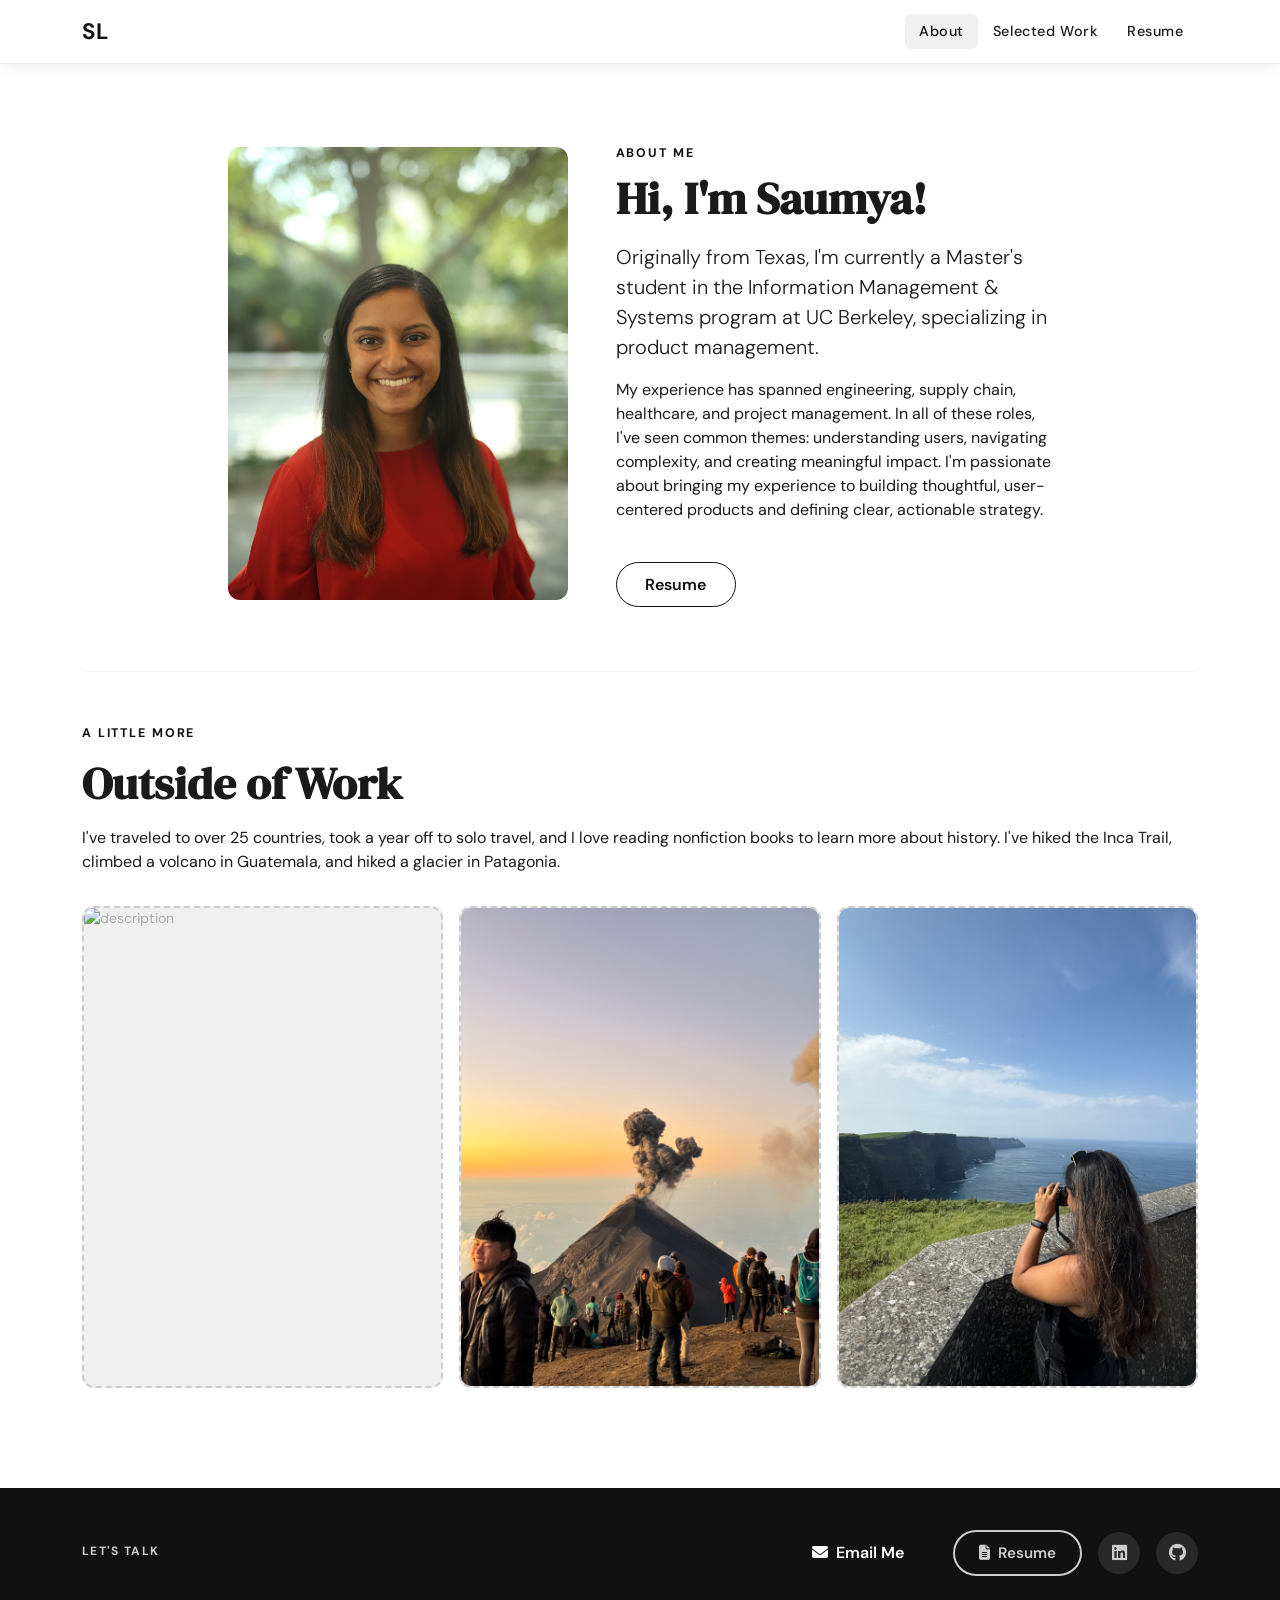
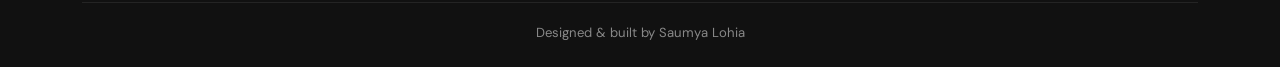
==== commit 6613ef37: "Update footer" ====
--- a/about.html
+++ b/about.html
@@ -64,8 +64,25 @@
   </section>
 
   <!-- ─── Footer ─────────────────────────────────────────────── -->
-  <footer>
-    <p>Designed &amp; built by Saumya Lohia · <a href="https://slohia-19.github.io">slohia-19.github.io</a></p>
+  <footer id="contact">
+    <div class="container">
+      <div class="contact-slim-inner">
+        <div>
+          <p class="contact-slim-label">Let's Talk</p>
+        </div>
+        <div class="contact-slim-actions">
+          <a href="mailto:saumya.lohia@berkeley.edu" class="btn btn-primary">
+            <i class="fas fa-envelope me-2"></i>Email Me
+          </a>
+          <a href="https://drive.google.com/file/d/1GzHEar2Y93HeWIgP-y9a-6OvQQUbMp_D/view?usp=drive_link" target="_blank" rel="noopener" class="btn btn-outline-accent">
+            <i class="fas fa-file-alt me-2"></i>Resume
+          </a>
+          <a href="https://www.linkedin.com/in/saumyalohia/" target="_blank" rel="noopener" class="contact-icon" title="LinkedIn"><i class="fab fa-linkedin"></i></a>
+          <a href="https://github.com/slohia-19" target="_blank" rel="noopener" class="contact-icon" title="GitHub"><i class="fab fa-github"></i></a>
+        </div>
+      </div>
+      <p class="footer-credit">Designed &amp; built by Saumya Lohia</p>
+    </div>
   </footer>
 
   <script src="https://cdn.jsdelivr.net/npm/bootstrap@5.3.0/dist/js/bootstrap.bundle.min.js"></script>
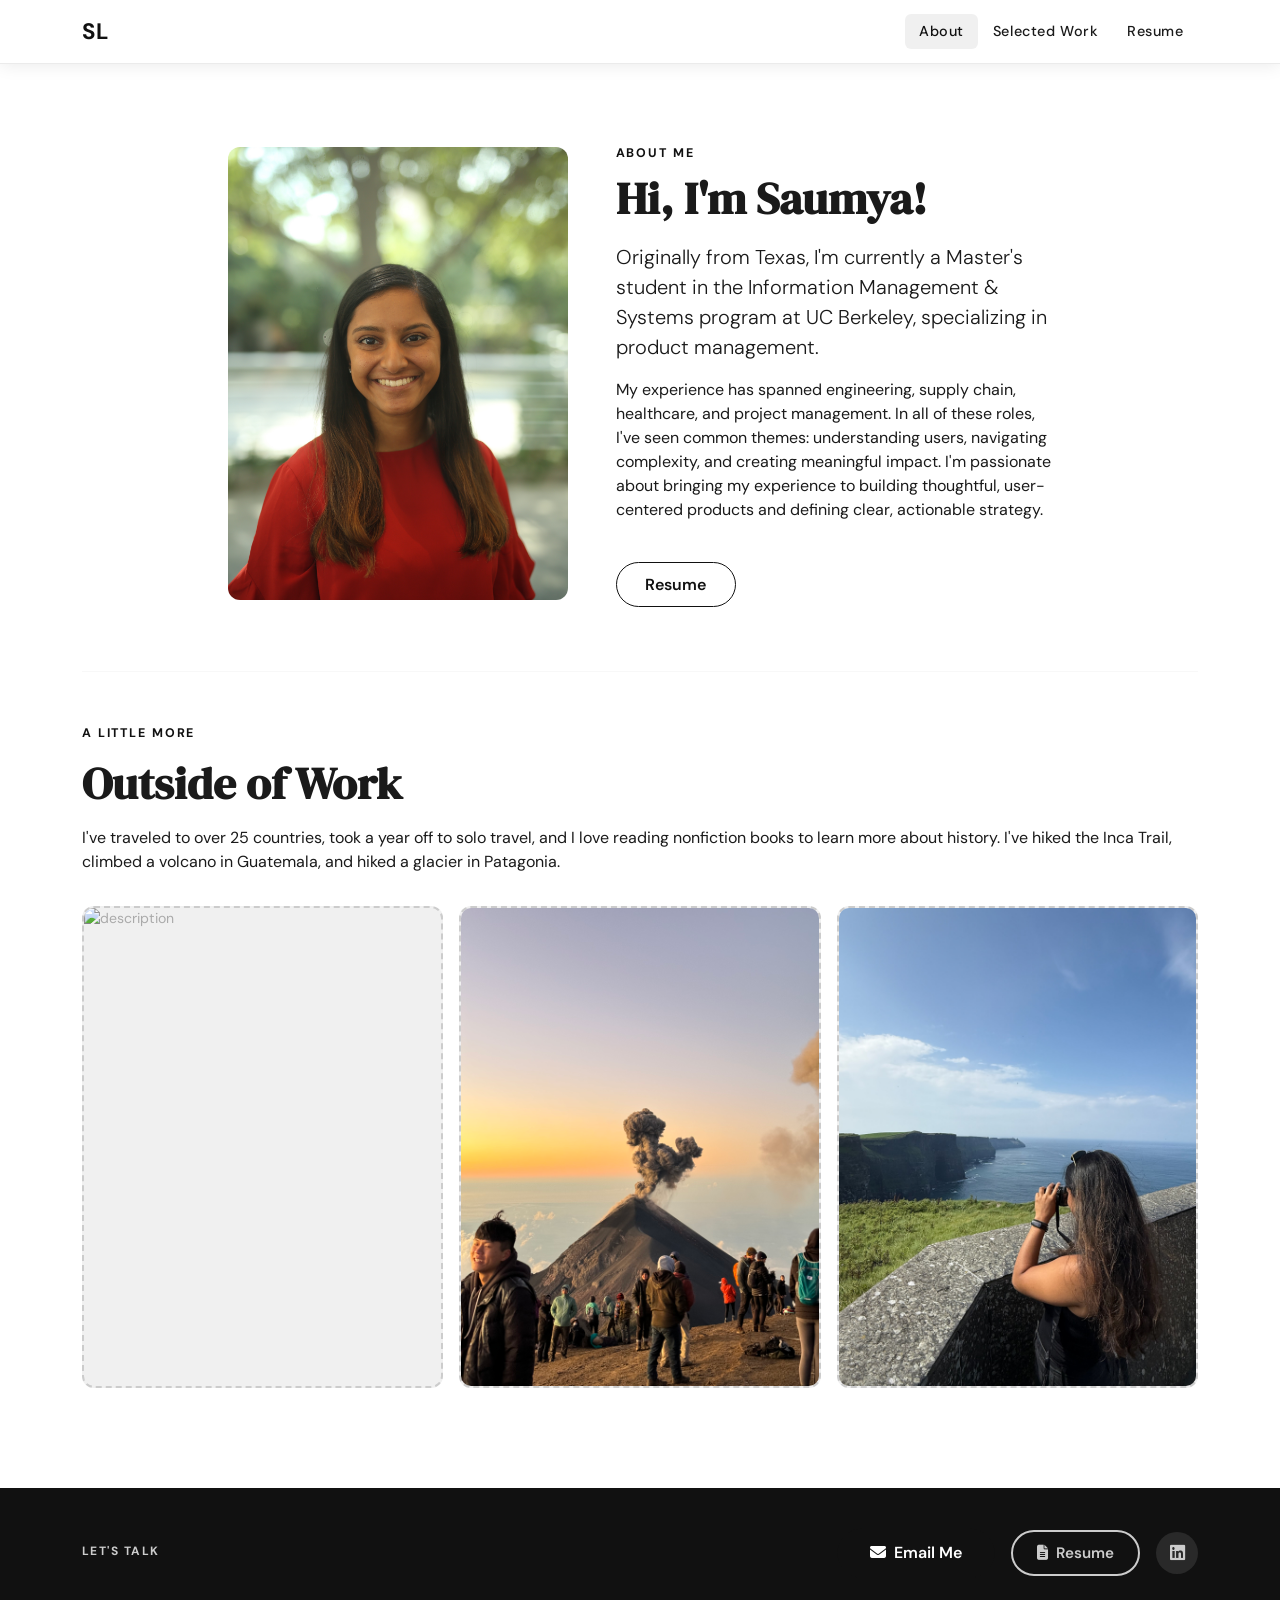
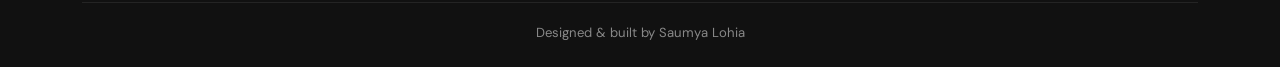
==== commit 2f41f41f: "Remove GitHub link from footers" ====
--- a/about.html
+++ b/about.html
@@ -13,14 +13,14 @@
   <!-- ─── Navigation ─────────────────────────────────────────── -->
   <nav class="navbar navbar-expand-lg navbar-dark fixed-top scrolled" id="mainNav">
     <div class="container">
-      <a class="navbar-brand fw-bold" href="index.html">SL</a>
+      <a class="navbar-brand fw-bold" href="/">SL</a>
       <button class="navbar-toggler" type="button" data-bs-toggle="collapse" data-bs-target="#navMenu">
         <span class="navbar-toggler-icon"></span>
       </button>
       <div class="collapse navbar-collapse" id="navMenu">
         <ul class="navbar-nav ms-auto">
-          <li class="nav-item"><a class="nav-link active" href="about.html">About</a></li>
-          <li class="nav-item"><a class="nav-link" href="index.html#case-studies">Selected Work</a></li>
+          <li class="nav-item"><a class="nav-link active" href="/about">About</a></li>
+          <li class="nav-item"><a class="nav-link" href="/#case-studies">Selected Work</a></li>
           <li class="nav-item"><a class="nav-link" href="https://drive.google.com/file/d/1GzHEar2Y93HeWIgP-y9a-6OvQQUbMp_D/view?usp=drive_link" target="_blank" rel="noopener">Resume</a></li>
         </ul>
       </div>
@@ -78,7 +78,7 @@
             <i class="fas fa-file-alt me-2"></i>Resume
           </a>
           <a href="https://www.linkedin.com/in/saumyalohia/" target="_blank" rel="noopener" class="contact-icon" title="LinkedIn"><i class="fab fa-linkedin"></i></a>
-          <a href="https://github.com/slohia-19" target="_blank" rel="noopener" class="contact-icon" title="GitHub"><i class="fab fa-github"></i></a>
+          
         </div>
       </div>
       <p class="footer-credit">Designed &amp; built by Saumya Lohia</p>
--- a/portfolio.css
+++ b/portfolio.css
@@ -438,6 +438,7 @@
   justify-content: space-between;
   flex-wrap: wrap;
   gap: 1.5rem;
+  width: 100%;
 }
 .contact-slim-label {
   font-size: 0.75rem;
@@ -636,6 +637,12 @@
   padding: 2.5rem 0 1.5rem;
   font-size: 0.85rem;
   color: var(--muted);
+  display: block;
+  width: 100%;
+}
+footer > .container {
+  display: block;
+  width: 100%;
 }
 footer a { color: #cccccc; }
 .footer-credit {
